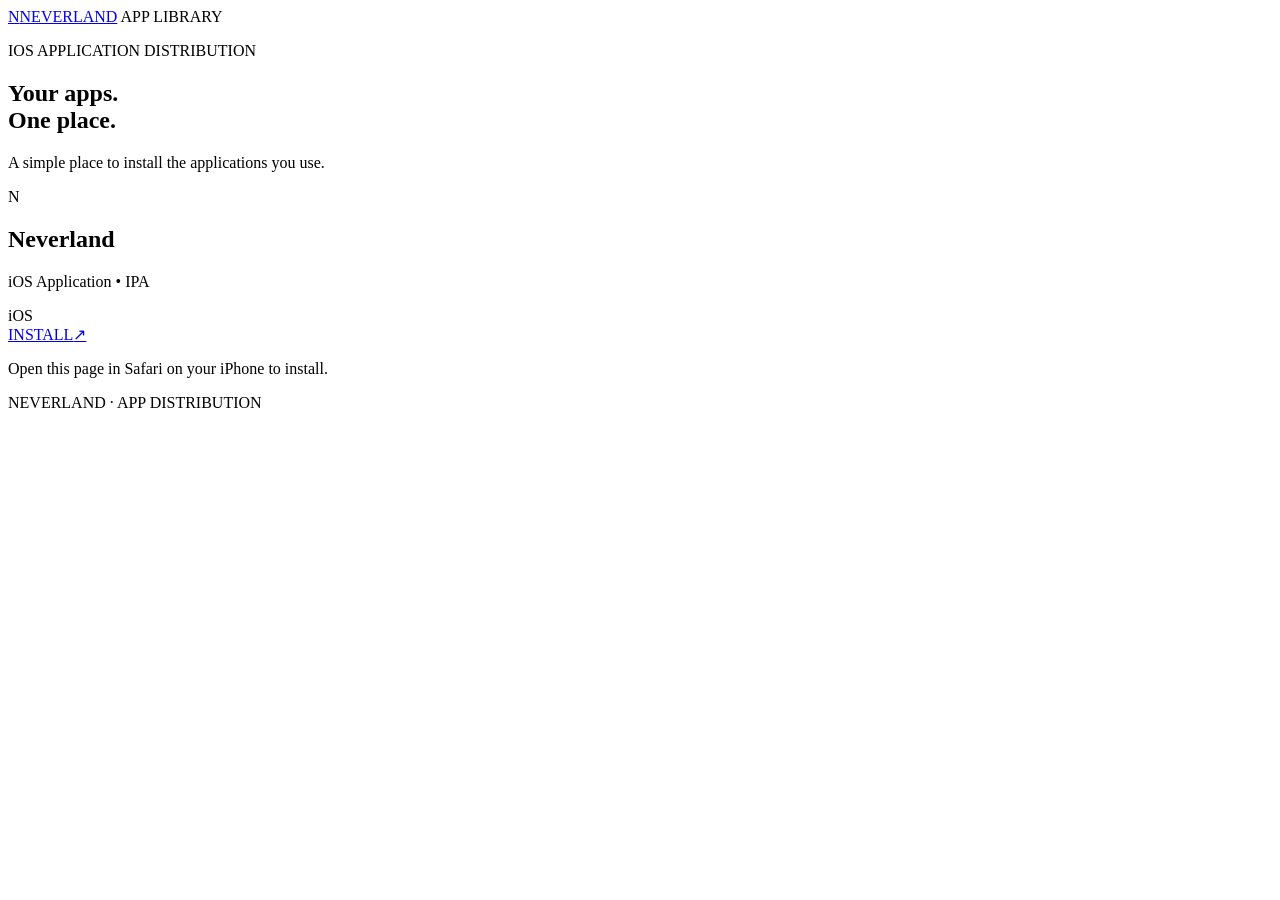
==== index.html @ f0d1fb31 "Add Neverland OTA installer page" ====
<!doctype html>
<html lang="en">
<head>
  <meta charset="utf-8">
  <meta name="viewport" content="width=device-width, initial-scale=1">
  <meta name="theme-color" content="#101116">
  <title>Neverland — App Library</title>
  <link rel="stylesheet" href="style.css">
</head>
<body>
  <main class="shell">
    <header class="topbar">
      <a class="brand" href="./" aria-label="Neverland home"><span class="brand-mark">N</span><span>NEVERLAND</span></a>
      <span class="status"><i></i> APP LIBRARY</span>
    </header>

    <section class="intro">
      <p class="eyebrow">IOS APPLICATION DISTRIBUTION</p>
      <h1>Your apps.<br><span>One place.</span></h1>
      <p class="sub">A simple place to install the applications you use.</p>
    </section>

    <section class="app-card" aria-label="Application">
      <div class="app-main">
        <div class="app-icon" aria-hidden="true">N</div>
        <div class="app-info">
          <h2>Neverland</h2>
          <p>iOS Application <span>•</span> IPA</p>
        </div>
        <span class="version">iOS</span>
      </div>
      <a class="install" href="itms-services://?action=download-manifest&url=https%3A%2F%2Fraw.githubusercontent.com%2Fsocoolkka%2Fneverland-installer%2Fmain%2Fmanifest.plist">
        <span>INSTALL</span><span class="arrow">↗</span>
      </a>
      <p class="hint">Open this page in Safari on your iPhone to install.</p>
    </section>

    <footer>NEVERLAND <span>·</span> APP DISTRIBUTION</footer>
  </main>
</body>
</html>
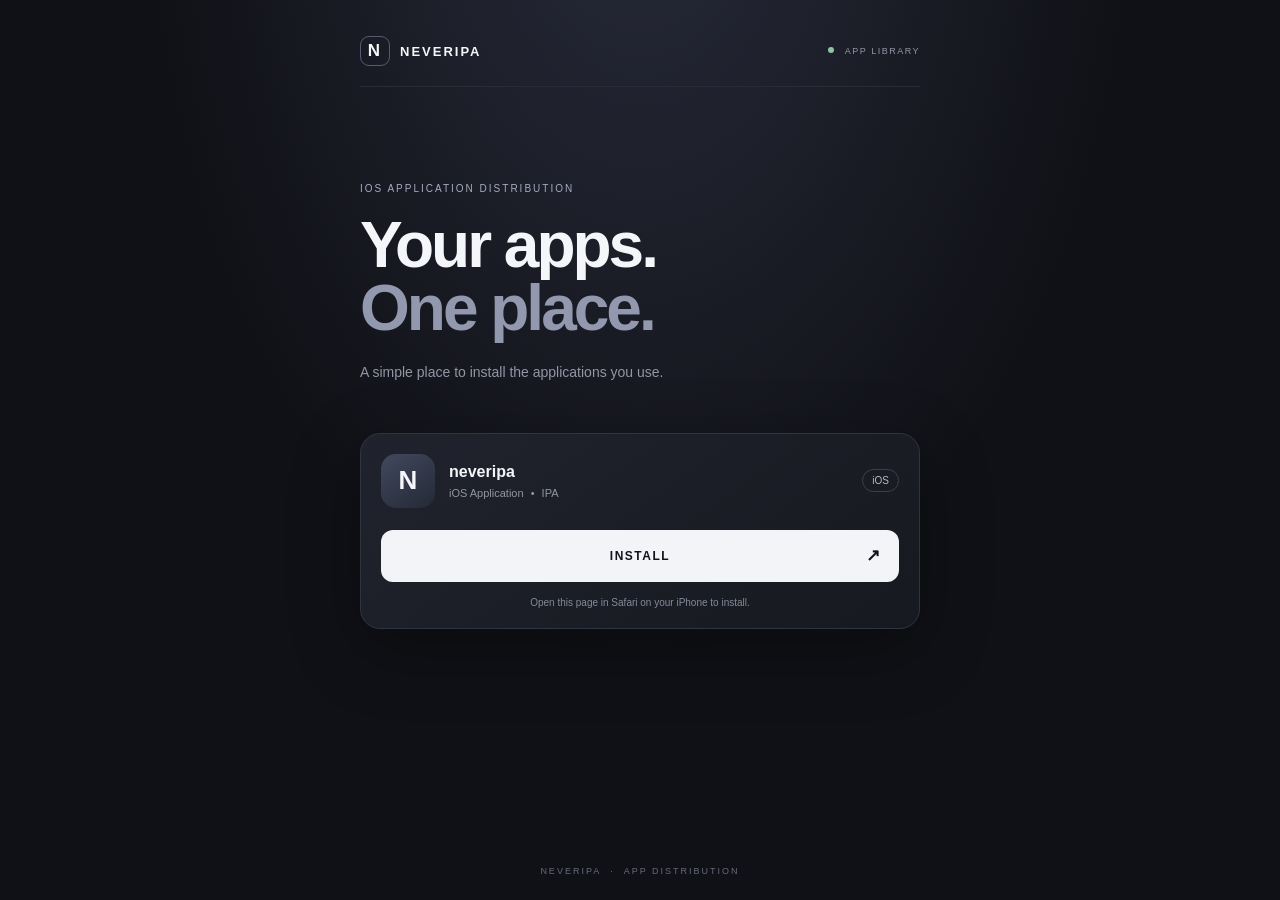
==== commit a0bec0ee: "Point index.html to neveripa web service" ====
--- a/index.html
+++ b/index.html
@@ -4,13 +4,13 @@
   <meta charset="utf-8">
   <meta name="viewport" content="width=device-width, initial-scale=1">
   <meta name="theme-color" content="#101116">
-  <title>Neverland — App Library</title>
+  <title>neveripa — App Library</title>
   <link rel="stylesheet" href="style.css">
 </head>
 <body>
   <main class="shell">
     <header class="topbar">
-      <a class="brand" href="./" aria-label="Neverland home"><span class="brand-mark">N</span><span>NEVERLAND</span></a>
+      <a class="brand" href="./" aria-label="Neverland home"><span class="brand-mark">N</span><span>NEVERIPA</span></a>
       <span class="status"><i></i> APP LIBRARY</span>
     </header>
 
@@ -24,7 +24,7 @@
       <div class="app-main">
         <div class="app-icon" aria-hidden="true">N</div>
         <div class="app-info">
-          <h2>Neverland</h2>
+          <h2>neveripa</h2>
           <p>iOS Application <span>•</span> IPA</p>
         </div>
         <span class="version">iOS</span>
@@ -35,7 +35,7 @@
       <p class="hint">Open this page in Safari on your iPhone to install.</p>
     </section>
 
-    <footer>NEVERLAND <span>·</span> APP DISTRIBUTION</footer>
+    <footer>NEVERIPA <span>·</span> APP DISTRIBUTION</footer>
   </main>
 </body>
 </html>
--- a/style.css
+++ b/style.css
@@ -0,0 +1,29 @@
+:root{color-scheme:dark;--bg:#101116;--panel:#191b23;--line:#292c37;--muted:#9296a5;--white:#f5f6fa}
+*{box-sizing:border-box}
+body{margin:0;min-height:100vh;background:radial-gradient(ellipse at 50% -20%,#282b3b 0,transparent 55%),var(--bg);color:var(--white);font-family:-apple-system,BlinkMacSystemFont,"Segoe UI",sans-serif}
+.shell{width:min(100% - 40px,560px);margin:0 auto;padding:28px 0 24px;min-height:100vh;display:flex;flex-direction:column}
+.topbar{display:flex;align-items:center;justify-content:space-between;border-bottom:1px solid var(--line);padding-bottom:20px}
+.brand{display:flex;align-items:center;gap:10px;color:var(--white);text-decoration:none;font-size:13px;font-weight:800;letter-spacing:2px}
+.brand-mark{width:30px;height:30px;border:1px solid #555b70;border-radius:9px;display:grid;place-items:center;font-size:17px}
+.status{font-size:9px;letter-spacing:1.5px;color:var(--muted)}
+.status i{display:inline-block;width:6px;height:6px;background:#8ac6a1;border-radius:50%;margin-right:7px;vertical-align:1px}
+.intro{padding:66px 0 34px}
+.eyebrow{font-size:10px;letter-spacing:2px;color:#a6abc0}
+h1{font-size:clamp(42px,11vw,64px);line-height:.99;letter-spacing:-3px;margin:20px 0}
+h1 span{color:#9298ad}
+.sub{color:var(--muted);font-size:14px;line-height:1.7;max-width:320px}
+.app-card{background:linear-gradient(145deg,#20232d,#171920);border:1px solid #303442;border-radius:20px;padding:20px;box-shadow:0 20px 70px #0005}
+.app-main{display:flex;align-items:center;gap:14px;margin-bottom:22px}
+.app-icon{width:54px;height:54px;border-radius:15px;background:linear-gradient(145deg,#42495e,#242936);display:grid;place-items:center;font-size:26px;font-weight:800}
+.app-info{flex:1;min-width:0}
+.app-info h2{font-size:16px;margin:0 0 6px}
+.app-info p{font-size:11px;color:var(--muted);margin:0}
+.app-info p span{padding:0 4px}
+.version{font-size:10px;color:#b6bbcb;border:1px solid #3b4050;border-radius:20px;padding:5px 9px}
+.install{height:52px;background:#f3f4f7;color:#11131a;border-radius:12px;text-decoration:none;display:flex;align-items:center;justify-content:center;position:relative;font-size:12px;font-weight:900;letter-spacing:1.5px;transition:transform .15s,background .15s}
+.install:active{transform:scale(.985);background:#dfe2e9}
+.arrow{position:absolute;right:18px;font-size:17px}
+.hint{text-align:center;color:#858a9a;font-size:10px;margin:15px 0 0}
+footer{margin-top:auto;padding-top:60px;text-align:center;color:#666b7b;font-size:9px;letter-spacing:2px}
+footer span{padding:0 5px}
+@media(min-width:600px){.shell{padding-top:36px}.intro{padding-top:86px}}
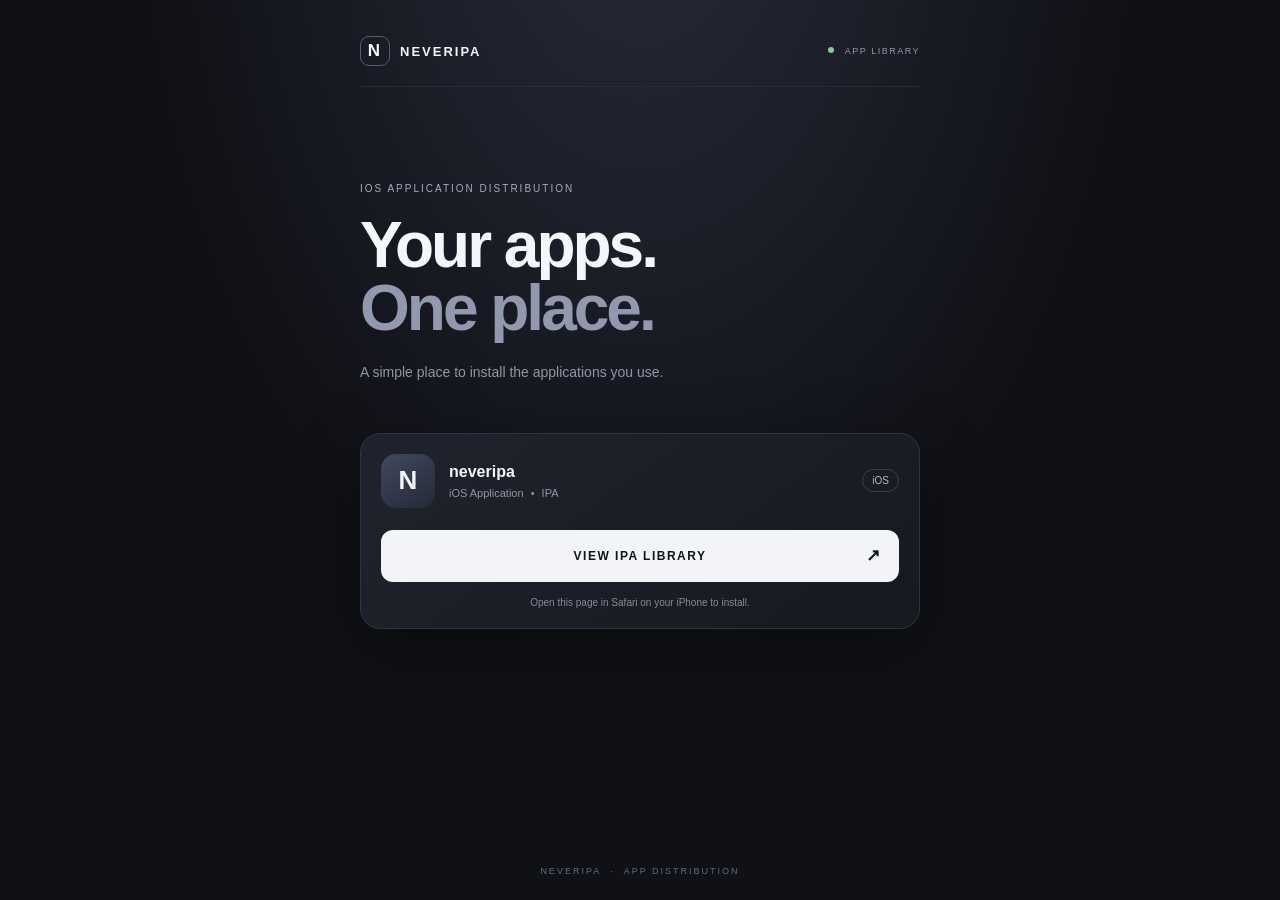
==== commit 25e10b78: "Link homepage to IPA library" ====
--- a/index.html
+++ b/index.html
@@ -29,9 +29,7 @@
         </div>
         <span class="version">iOS</span>
       </div>
-      <a class="install" href="itms-services://?action=download-manifest&url=https%3A%2F%2Fraw.githubusercontent.com%2Fsocoolkka%2Fneverland-installer%2Fmain%2Fmanifest.plist">
-        <span>INSTALL</span><span class="arrow">↗</span>
-      </a>
+      <a class="install" href="/ipa/"><span>VIEW IPA LIBRARY</span><span class="arrow">↗</span></a>
       <p class="hint">Open this page in Safari on your iPhone to install.</p>
     </section>
 
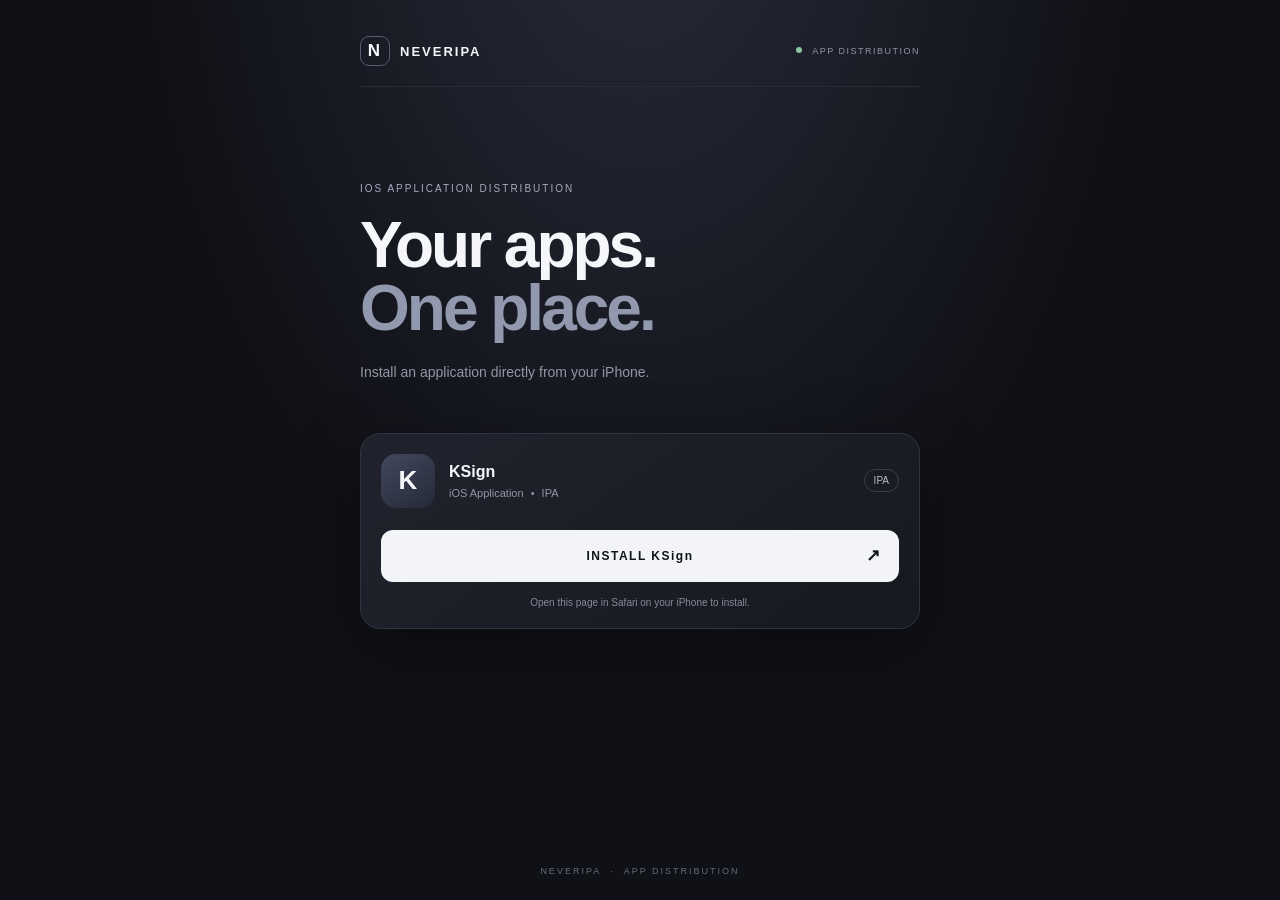
==== commit bc4733bc: "Point homepage install action to KSign manifest" ====
--- a/index.html
+++ b/index.html
@@ -11,29 +11,29 @@
   <main class="shell">
     <header class="topbar">
       <a class="brand" href="./" aria-label="Neverland home"><span class="brand-mark">N</span><span>NEVERIPA</span></a>
-      <span class="status"><i></i> APP LIBRARY</span>
+      <span class="status"><i></i> APP DISTRIBUTION</span>
     </header>
 
     <section class="intro">
       <p class="eyebrow">IOS APPLICATION DISTRIBUTION</p>
       <h1>Your apps.<br><span>One place.</span></h1>
-      <p class="sub">A simple place to install the applications you use.</p>
+      <p class="sub">Install an application directly from your iPhone.</p>
     </section>
 
-    <section class="app-card" aria-label="Application">
+    <section class="app-card" aria-label="KSign application">
       <div class="app-main">
-        <div class="app-icon" aria-hidden="true">N</div>
+        <div class="app-icon" aria-hidden="true">K</div>
         <div class="app-info">
-          <h2>neveripa</h2>
+          <h2>KSign</h2>
           <p>iOS Application <span>•</span> IPA</p>
         </div>
-        <span class="version">iOS</span>
+        <span class="version">IPA</span>
       </div>
-      <a class="install" href="/ipa/"><span>VIEW IPA LIBRARY</span><span class="arrow">↗</span></a>
+      <a class="install" href="itms-services://?action=download-manifest&amp;url=https%3A%2F%2Fneveripa.onrender.com%2Fmanifest%2FKSign.plist"><span>INSTALL KSign</span><span class="arrow">↗</span></a>
       <p class="hint">Open this page in Safari on your iPhone to install.</p>
     </section>
 
     <footer>NEVERIPA <span>·</span> APP DISTRIBUTION</footer>
   </main>
 </body>
-</html>+</html>
